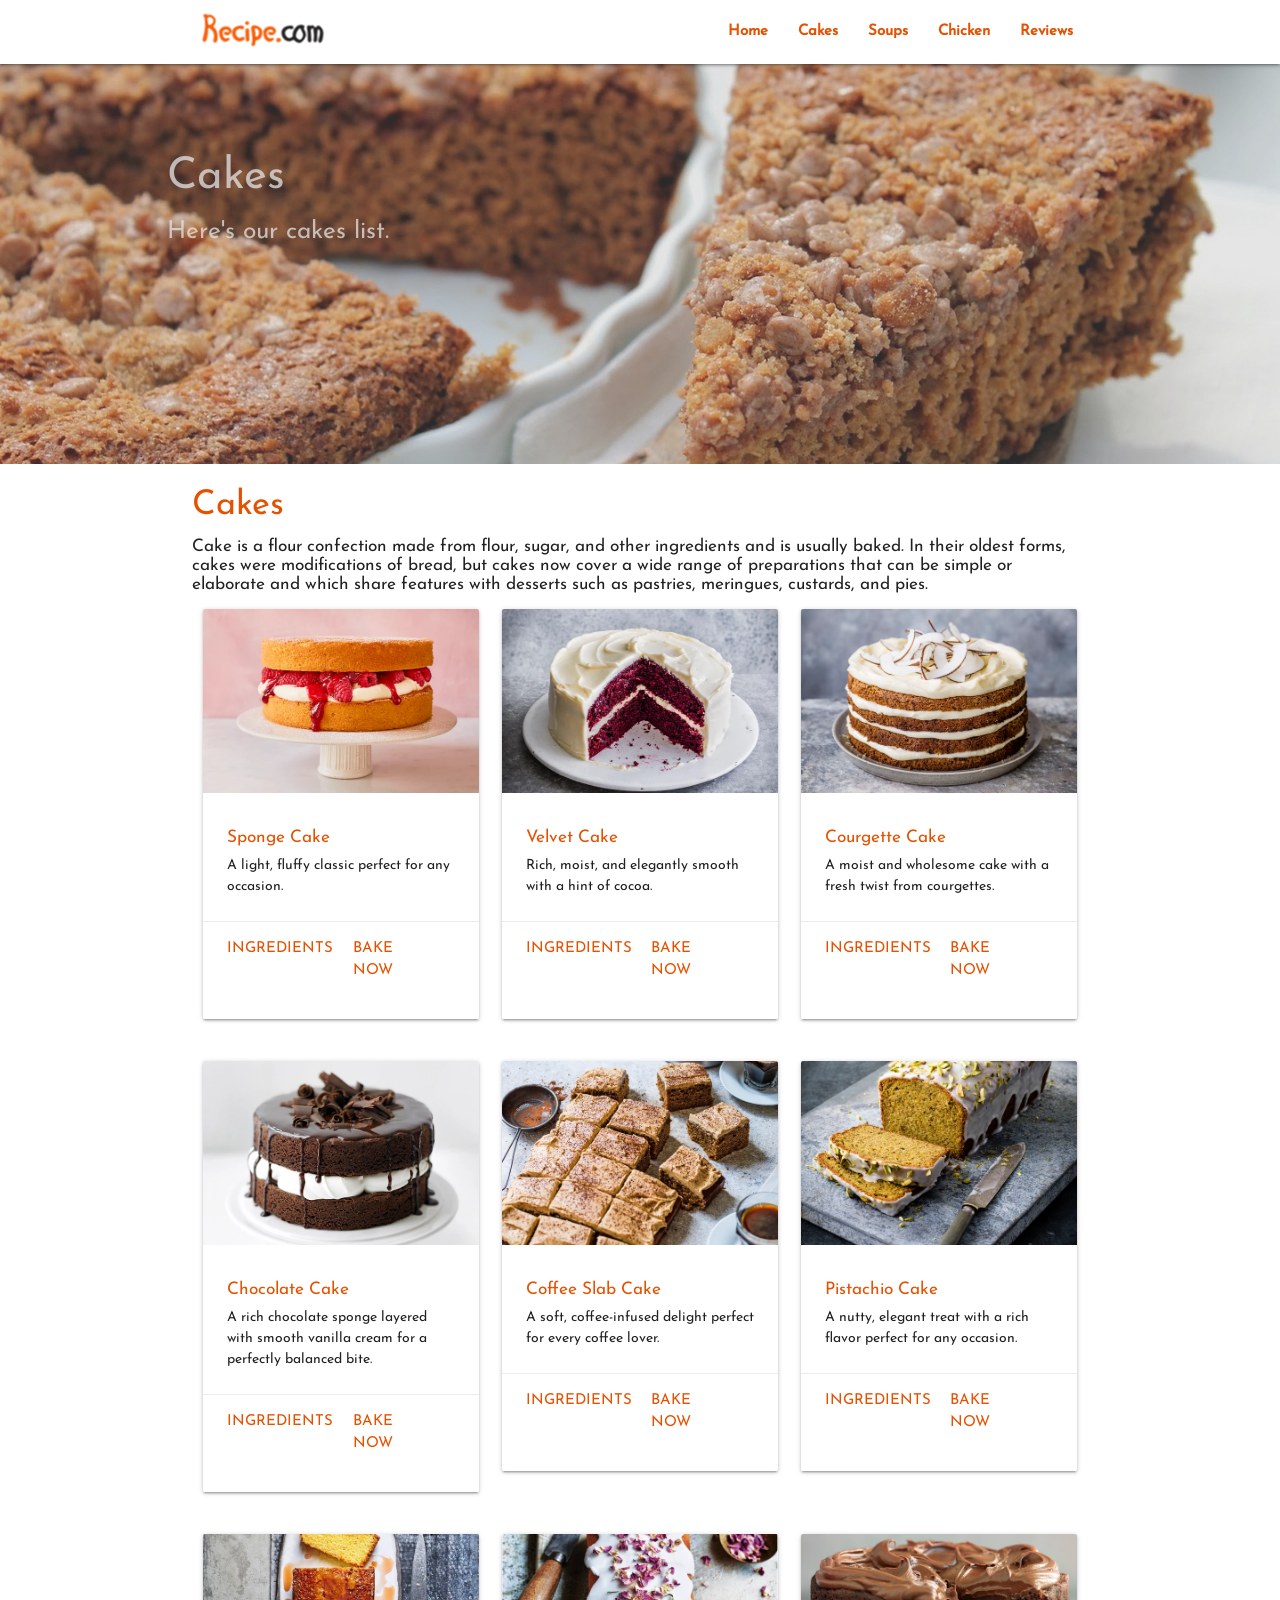
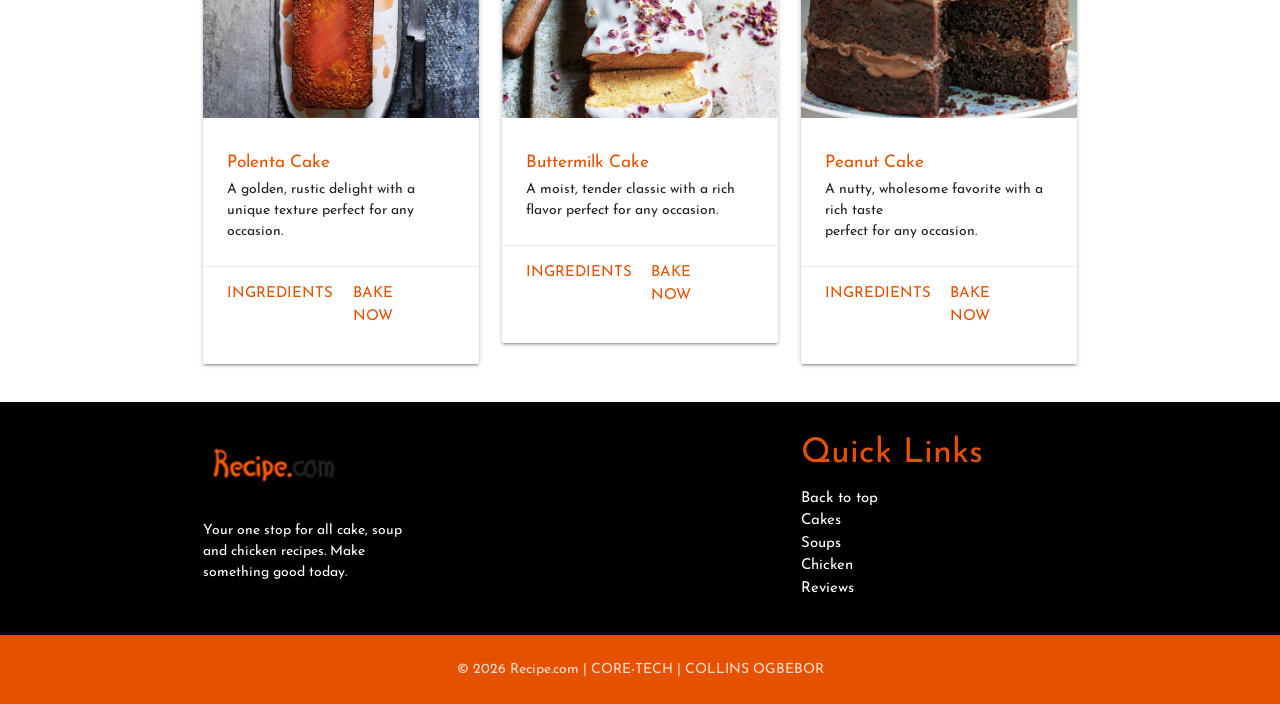
==== cakes.html @ 687ab7d7 "cakes.html added with cake recipes and layout" ====
<!DOCTYPE html>
<html lang="en">
<head>
    <meta charset="UTF-8">
    <meta name="viewport" content="width=device-width, initial-scale=1.0">
    <link rel="stylesheet" href="css/materialize.css">
    <link rel="stylesheet" href="css/styles.css">
    <link href="https://fonts.googleapis.com/icon?family=Material+Icons" rel="stylesheet">
    <link rel="shortcut icon" href="img/rcon.png" type="image/x-icon">
    <title>Cakes</title>
    <style>
        @font-face {
            font-family: 'JosefinSans-Regular';
            src: url('/fonts/static/JosefinSans-Regular.ttf');
        }

        *{
            font-family: 'JosefinSans-Regular';
        }

        p{
            font-size: 14px;
        }

        span{
            font-size: 11px;
        }
    </style>
</head>
<body>
    <header>
        <div class="navbar-fixed">
            <nav class="white">
                <div class="nav-wrapper container">
                    <a href="#" class="brand-logo left hide-on-med-and-down">
                        <img src="img/logo.png" class="responsive-img" alt="">
                    </a>

                    <a href="#" class="brand-logo center hide-on-large-only hide-on-extra-large-only">
                        <img src="img/logo.png" class="responsive-img" alt="">
                    </a>

                    <a href="#menu" class="sidenav-trigger">
                        <i class="material-icons orange-text text-darken-4">menu</i>
                    </a>

                    <ul class="right hide-on-med-and-down">
                        <li><a href="index.html" class="orange-text text-darken-4 bold">Home</a></li>
                        <li><a href="cakes.html" class="orange-text text-darken-4 bold">Cakes</a></li>
                        <li><a href="soups.html" class="orange-text text-darken-4 bold">Soups</a></li>
                        <li><a href="chicken.html" class="orange-text text-darken-4 bold">Chicken</a></li>
                        <li><a href="index.html#reviews" class="orange-text text-darken-4 bold">Reviews</a></li>
                    </ul>

                    <ul class="sidenav" id="menu">
                        <li><a href="index.html" class="orange-text text-darken-4 bold">Home</a></li>
                        <li><a href="cakes.html" class="orange-text text-darken-4 bold">Cakes</a></li>
                        <li><a href="soups.html" class="orange-text text-darken-4 bold">Soups</a></li>
                        <li><a href="chicken.html" class="orange-text text-darken-4 bold">Chicken</a></li>
                        <li><a href="#reviews" class="orange-text text-darken-4 bold">Reviews</a></li>
                    </ul>
                </div>
            </nav>
        </div>

        <div class="slider scrollspy" id="cake-top">
            <ul class="slides">
                <li>
                    <img src="img/cake.jpg" alt="" class="responsive-img">
                    <div class="caption left-align">
                        <h3>Cakes</h3>
                        <h5 class="white-text">Here's our cakes list.</h5>
                    </div>
                </li>
            </ul>
        </div>
    </header>
    
    <main>
        <div class="container">
            <h4 class="orange-text text-darken-4">Cakes</h4>
            <h6>Cake is a flour confection made from flour, sugar, and other ingredients and is usually baked. In their oldest forms, cakes were modifications of bread, but cakes now cover a wide range of preparations that can be simple or elaborate and which share features with desserts such as pastries, meringues, custards, and pies.</h6>

            <div class="row">
                <div class="col s12 m4 l4">
                    <div class="card">
                        <div class="card-image">
                        <img class="responsive-img" src="img/sponge_cake.webp" alt="">
                    </div>

                    <div class="card-content">
                        <h6 class="orange-text text-darken-4">Sponge Cake</h6>
                        <p>A light, fluffy classic perfect for any <br> occasion.</p>
                    </div>

                    <div class="card-action">
                        <div class="row">
                            <div class="col s6 m12 l6">
                                <a href="#sponge_ingredients" class="modal-trigger orange-text text-darken-4">INGREDIENTS</a>
                                <div class="modal" id="sponge_ingredients">
                                    <p></p>
                                    <h6 class="orange-text text-darken-4 pad">Ingredients</h6>
                                    <ul class="pad">
                                        <li>Flour</li>
                                        <li>Sugar</li>
                                        <li>Eggs</li>
                                        <li>Baking Powder</li>
                                        <li>Butter</li>
                                    </ul>
                                    <p></p>
                                </div>
                            </div>

                            <div class="col s6 m12 l6">
                                <a href="https://www.youtube.com/results?search_query=how+to+bake+a+Sponge+Cake" class="orange-text text-darken-4" target="_blank">BAKE NOW</a>
                            </div>
                        </div>
                    </div>
                    </div>
                </div>

                <div class="col s12 m4 l4">
                    <div class="card">
                        <div class="card-image">
                        <img class="responsive-img" src="img/velvet_cake.webp" alt="">
                    </div>

                    <div class="card-content">
                        <h6 class="orange-text text-darken-4">Velvet Cake</h6>
                        <p>Rich, moist, and elegantly smooth with a hint of cocoa.</p>
                    </div>

                    <div class="card-action">
                        <div class="row">
                            <div class="col s6 m12 l6">
                                <a href="#velvet_ingredients" class="modal-trigger orange-text text-darken-4">INGREDIENTS</a>
                                <div class="modal" id="velvet_ingredients">
                                    <p></p>
                                    <h6 class="orange-text text-darken-4 pad">Ingredients</h6>
                                    <ul class="pad">
                                        <li>Flour</li>
                                        <li>Cocoa Powder</li>
                                        <li>Sugar</li>
                                        <li>Red Food Coloring</li>
                                        <li>Vegetable Oil</li>
                                    </ul>
                                    <p></p>
                                </div>
                            </div>

                            <div class="col s6 m12 l6">
                                <a href="https://www.youtube.com/results?search_query=how+to+bake+a+Velvet+Cake" class="orange-text text-darken-4" target="_blank">BAKE NOW</a>
                            </div>
                        </div>
                    </div>
                    </div>
                </div>

                <div class="col s12 m4 l4">
                    <div class="card">
                        <div class="card-image">
                        <img class="responsive-img" src="img/courgette_cake.webp" alt="">
                    </div>

                    <div class="card-content">
                        <h6 class="orange-text text-darken-4">Courgette Cake</h6>
                        <p>A moist and wholesome cake with a fresh twist from courgettes.</p>
                    </div>

                    <div class="card-action">
                        <div class="row">
                            <div class="col s6 m12 l6">
                                <a href="#courgette_ingredients" class="modal-trigger orange-text text-darken-4">INGREDIENTS</a>
                                <div class="modal" id="courgette_ingredients">
                                    <p></p>
                                    <h6 class="orange-text text-darken-4 pad">Ingredients</h6>
                                    <ul class="pad">
                                        <li>Flour</li>
                                        <li>Courgette(zucchini)</li>
                                        <li>Eggs</li>
                                        <li>Vegetable Oil</li>
                                        <li>Sugar</li>
                                    </ul>
                                    <p></p>
                                </div>
                            </div>

                            <div class="col s6 m12 l6">
                                <a href="https://www.youtube.com/results?search_query=how+to+bake+a+Courgette+Cake" class="orange-text text-darken-4" target="_blank">BAKE NOW</a>
                            </div>
                        </div>
                    </div>
                    </div>
                </div>
            </div>

            <div class="row">
                <div class="col s12 m4 l4">
                    <div class="card">
                        <div class="card-image">
                        <img class="responsive-img" src="img/chocolate_2.webp" alt="">
                    </div>

                    <div class="card-content">
                        <h6 class="orange-text text-darken-4">Chocolate Cake</h6>
                        <p>A rich chocolate sponge layered with smooth vanilla cream for a perfectly balanced bite.</p>
                    </div>

                    <div class="card-action">
                        <div class="row">
                            <div class="col s6 m12 l6">
                                <a href="#choco_ingredients" class="modal-trigger orange-text text-darken-4">INGREDIENTS</a>
                                <div class="modal" id="choco_ingredients">
                                    <p></p>
                                    <h6 class="orange-text text-darken-4 pad">Ingredients</h6>
                                    <ul class="pad">
                                        <li>Flour</li>
                                        <li>Sugar</li>
                                        <li>Eggs</li>
                                        <li>Cocoa Powder</li>
                                        <li>Vanilla cream filling</li>
                                    </ul>
                                    <p></p>
                                </div>
                            </div>

                            <div class="col s6 m12 l6">
                                <a href="https://www.youtube.com/results?search_query=how+to+bake+a+Chocolate+Cake+with+vanilla+cream+filling" class="orange-text text-darken-4" target="_blank">BAKE NOW</a>
                            </div>
                        </div>
                    </div>
                    </div>
                </div>

                <div class="col s12 m4 l4">
                    <div class="card">
                        <div class="card-image">
                        <img class="responsive-img" src="img/coffeeslab_cake.webp" alt="">
                    </div>

                    <div class="card-content">
                        <h6 class="orange-text text-darken-4">Coffee Slab Cake</h6>
                        <p>A soft, coffee-infused delight perfect for every coffee lover.</p>
                    </div>

                    <div class="card-action">
                        <div class="row">
                            <div class="col s6 m12 l6">
                                <a href="#coffee_ingredients" class="modal-trigger orange-text text-darken-4">INGREDIENTS</a>
                                <div class="modal" id="coffee_ingredients">
                                    <p></p>
                                    <h6 class="orange-text text-darken-4 pad">Ingredients</h6>
                                    <ul class="pad">
                                        <li>Flour</li>
                                        <li>Coffee</li>
                                        <li>Sugar</li>
                                        <li>Eggs</li>
                                        <li>Butter</li>
                                    </ul>
                                    <p></p>
                                </div>
                            </div>

                            <div class="col s6 m12 l6">
                                <a href="https://www.youtube.com/results?search_query=how+to+bake+a+Coffee+Slab+Cake" class="orange-text text-darken-4" target="_blank">BAKE NOW</a>
                            </div>
                        </div>
                    </div>
                    </div>
                </div>

                <div class="col s12 m4 l4">
                    <div class="card">
                        <div class="card-image">
                        <img class="responsive-img" src="img/pistachio_cake.webp" alt="">
                    </div>

                    <div class="card-content">
                        <h6 class="orange-text text-darken-4">Pistachio Cake</h6>
                        <p>A nutty, elegant treat with a rich flavor perfect for any occasion.</p>
                    </div>

                    <div class="card-action">
                        <div class="row">
                            <div class="col s6 m12 l6">
                                <a href="#pistachio_ingredients" class="modal-trigger orange-text text-darken-4">INGREDIENTS</a>
                                <div class="modal" id="pistachio_ingredients">
                                    <p></p>
                                    <h6 class="orange-text text-darken-4 pad">Ingredients</h6>
                                    <ul class="pad">
                                        <li>Flour</li>
                                        <li>Pistachios</li>
                                        <li>Eggs</li>
                                        <li>Butter</li>
                                        <li>Sugar</li>
                                    </ul>
                                    <p></p>
                                </div>
                            </div>

                            <div class="col s6 m12 l6">
                                <a href="https://www.youtube.com/results?search_query=how+to+bake+a+Pistachio+Cake" class="orange-text text-darken-4" target="_blank">BAKE NOW</a>
                            </div>
                        </div>
                    </div>
                    </div>
                </div>
            </div>

            <div class="row">
                <div class="col s12 m4 l4">
                    <div class="card">
                        <div class="card-image">
                        <img class="responsive-img" src="img/polenta_cake.webp" alt="">
                    </div>

                    <div class="card-content">
                        <h6 class="orange-text text-darken-4">Polenta Cake</h6>
                        <p>A golden, rustic delight with a unique texture perfect for any occasion.</p>
                    </div>

                    <div class="card-action">
                        <div class="row">
                            <div class="col s6 m12 l6">
                                <a href="#polenta_ingredients" class="modal-trigger orange-text text-darken-4">INGREDIENTS</a>
                                <div class="modal" id="polenta_ingredients">
                                    <p></p>
                                    <h6 class="orange-text text-darken-4 pad">Ingredients</h6>
                                    <ul class="pad">
                                        <li>Almond flour</li>
                                        <li>Sugar</li>
                                        <li>Eggs</li>
                                        <li>Polenta (cornmeal)</li>
                                        <li>Butter</li>
                                    </ul>
                                    <p></p>
                                </div>
                            </div>

                            <div class="col s6 m12 l6">
                                <a href="https://www.youtube.com/results?search_query=how+to+bake+a+Polenta+Cake" class="orange-text text-darken-4" target="_blank">BAKE NOW</a>
                            </div>
                        </div>
                    </div>
                    </div>
                </div>

                <div class="col s12 m4 l4">
                    <div class="card">
                        <div class="card-image">
                        <img class="responsive-img" src="img/buttermilk_cake.webp" alt="">
                    </div>

                    <div class="card-content">
                        <h6 class="orange-text text-darken-4">Buttermilk Cake</h6>
                        <p>A moist, tender classic with a rich flavor perfect for any occasion.</p>
                    </div>

                    <div class="card-action">
                        <div class="row">
                            <div class="col s6 m12 l6">
                                <a href="#buttermilk_ingredients" class="modal-trigger orange-text text-darken-4">INGREDIENTS</a>
                                <div class="modal" id="buttermilk_ingredients">
                                    <p></p>
                                    <h6 class="orange-text text-darken-4 pad">Ingredients</h6>
                                    <ul class="pad">
                                        <li>Flour</li>
                                        <li>Buttermilk</li>
                                        <li>Sugar</li>
                                        <li>Eggs</li>
                                        <li>Butter</li>
                                    </ul>
                                    <p></p>
                                </div>
                            </div>

                            <div class="col s6 m12 l6">
                                <a href="https://www.youtube.com/results?search_query=how+to+bake+a+Buttermilk+Cake" class="orange-text text-darken-4" target="_blank">BAKE NOW</a>
                            </div>
                        </div>
                    </div>
                    </div>
                </div>

                <div class="col s12 m4 l4">
                    <div class="card">
                        <div class="card-image">
                        <img class="responsive-img" src="img/chocolate_1.webp" alt="">
                    </div>

                    <div class="card-content">
                        <h6 class="orange-text text-darken-4">Peanut Cake</h6>
                        <p>A nutty, wholesome favorite with a rich taste <br> perfect for any occasion.</p>
                    </div>

                    <div class="card-action">
                        <div class="row">
                            <div class="col s6 m12 l6">
                                <a href="#peanut_ingredients" class="modal-trigger orange-text text-darken-4">INGREDIENTS</a>
                                <div class="modal" id="peanut_ingredients">
                                    <p></p>
                                    <h6 class="orange-text text-darken-4 pad">Ingredients</h6>
                                    <ul class="pad">
                                        <li>Flour</li>
                                        <li>Peanuts</li>
                                        <li>Eggs</li>
                                        <li>Butter</li>
                                        <li>Sugar</li>
                                    </ul>
                                    <p></p>
                                </div>
                            </div>

                            <div class="col s6 m12 l6">
                                <a href="https://www.youtube.com/results?search_query=how+to+bake+a+Peanut+Cake" class="orange-text text-darken-4" target="_blank">BAKE NOW</a>
                            </div>
                        </div>
                    </div>
                    </div>
                </div>
            </div>

            <div>
                <h4></h4>
            </div>
        </div>
    </main>

    <footer class="page-footer black" >
            <div class="container">
                <div class="row">
                    <div class="col s12 m3 l3">
                        <h4><img src="img/logo.png" alt=""></h4>
                        <p>Your one stop for all cake, soup and chicken recipes. Make something good today.</p>
                    </div>
                    <div class="col s12 m5 l5"></div>
                    <div class="col s12 m3 l3">
                        <h4 class="orange-text text-darken-4">Quick Links</h4>
                        <ul>
                            <li><a href="#cake-top" class="white-text">Back to top</a></li>
                            <li><a href="cakes.html" class="white-text">Cakes</a></li>
                            <li><a href="soups.html" class="white-text">Soups</a></li>
                            <li><a href="chicken.html" class="white-text">Chicken</a></li>
                            <li><a href="index.html#reviews" class="white-text">Reviews</a></li>
                        </ul>
                    </div>
                </div>
            </div>
        
        <div class="footer-copyright orange darken-4">
            <div class="container center">
                <p>&copy; 2026 Recipe.com | CORE-TECH | COLLINS OGBEBOR</p>
            </div>
        </div>
    </footer>
</body>
<script src="js/JQuery.js"></script>
<script src="js/materialize.js"></script>
<script>
    $(document).ready(function(){
        $('.slider').slider(
            {
                height: 400,
                duration: 3000,
                interval: 3000,
                indicators: false
            }
        ),

        $('.modal').modal(),

        $('.scrollspy').scrollSpy()
    });
</script>
</html>
---- css/styles.css ----
.home-paragraph{
    font-size: 25px;
    text-align: justify;
}

.bold{
    font-weight: bold;
}

.italics{
    font-style: italic;
    font-size: 19px;
    opacity: 0.7;
}

.border-bottom{
    border-bottom: 1px solid rgb(222, 222, 222);
}

.pad{
    padding-left: 20px !important;
}

.padding{ 
    padding-bottom: 20px;
}

.start{
    height: 100px;
}
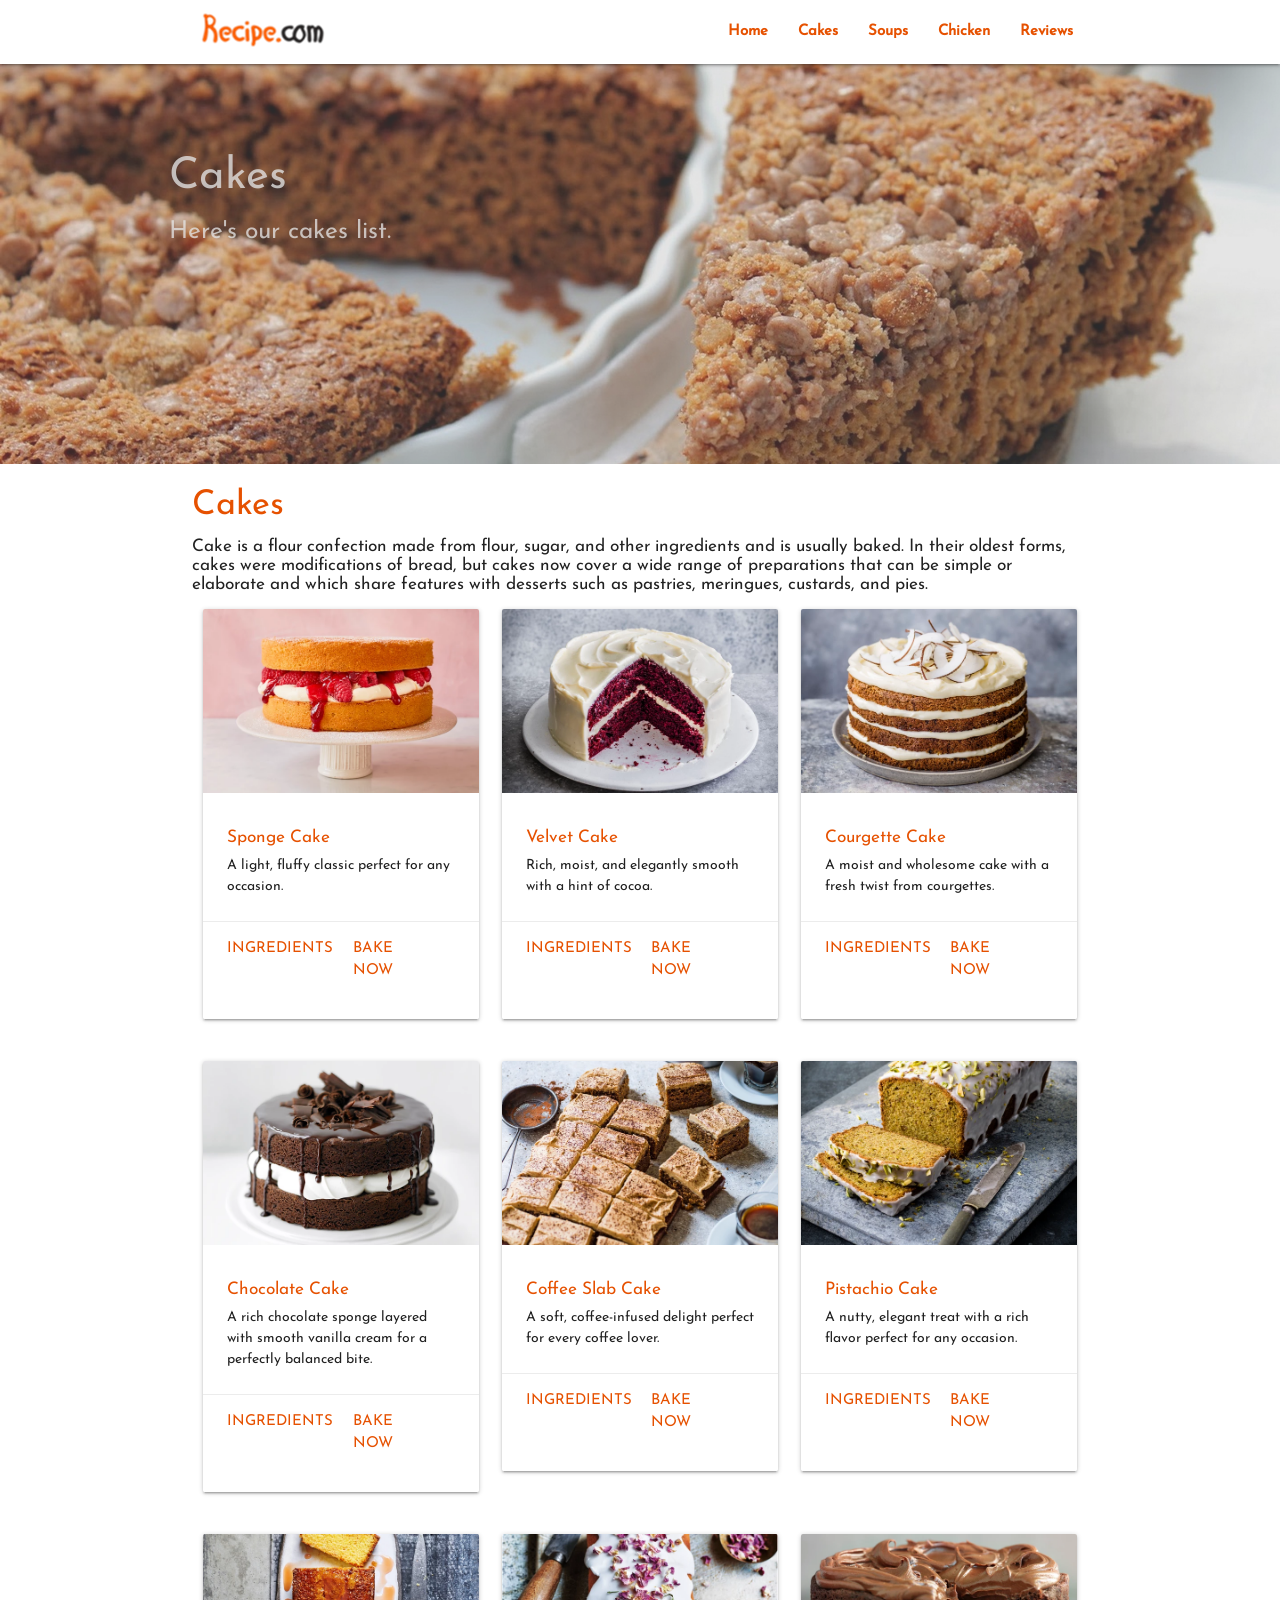
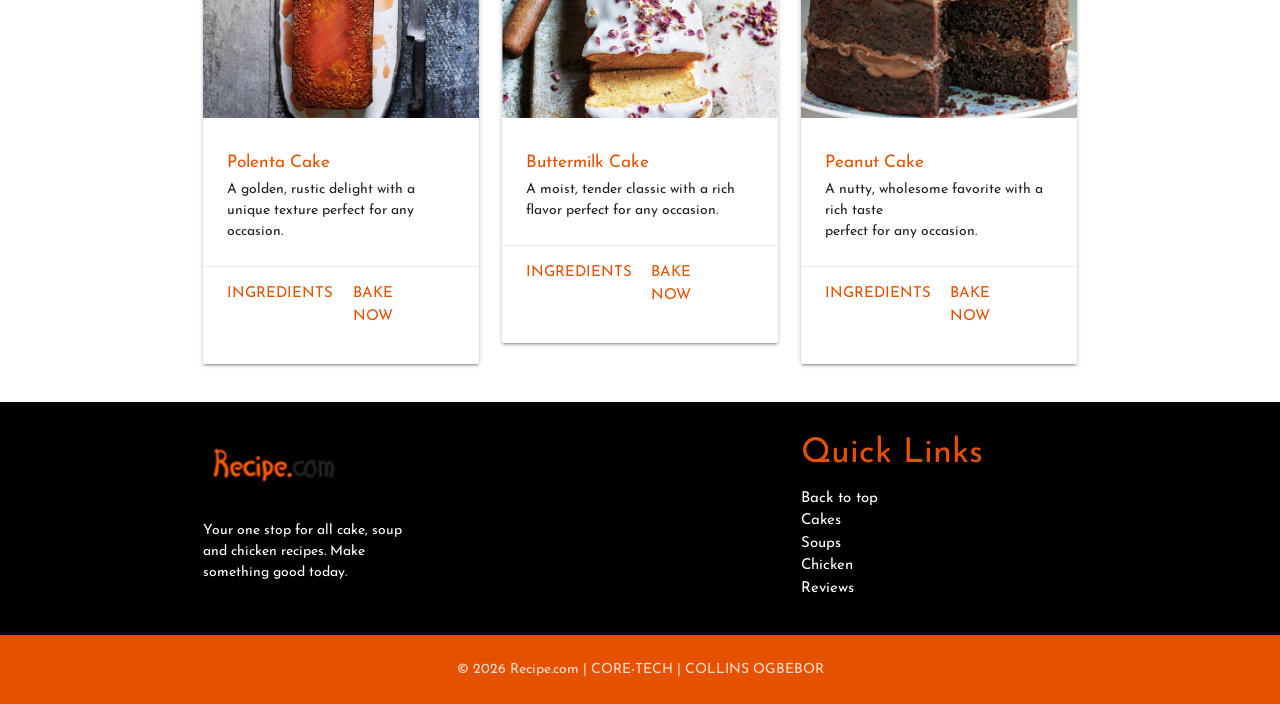
==== commit 9ed7fdbe: "Added sidenav initialization to all pages" ====
--- a/cakes.html
+++ b/cakes.html
@@ -469,6 +469,8 @@
 
         $('.modal').modal(),
 
+        $('.sidenav').sidenav(),
+
         $('.scrollspy').scrollSpy()
     });
 </script>
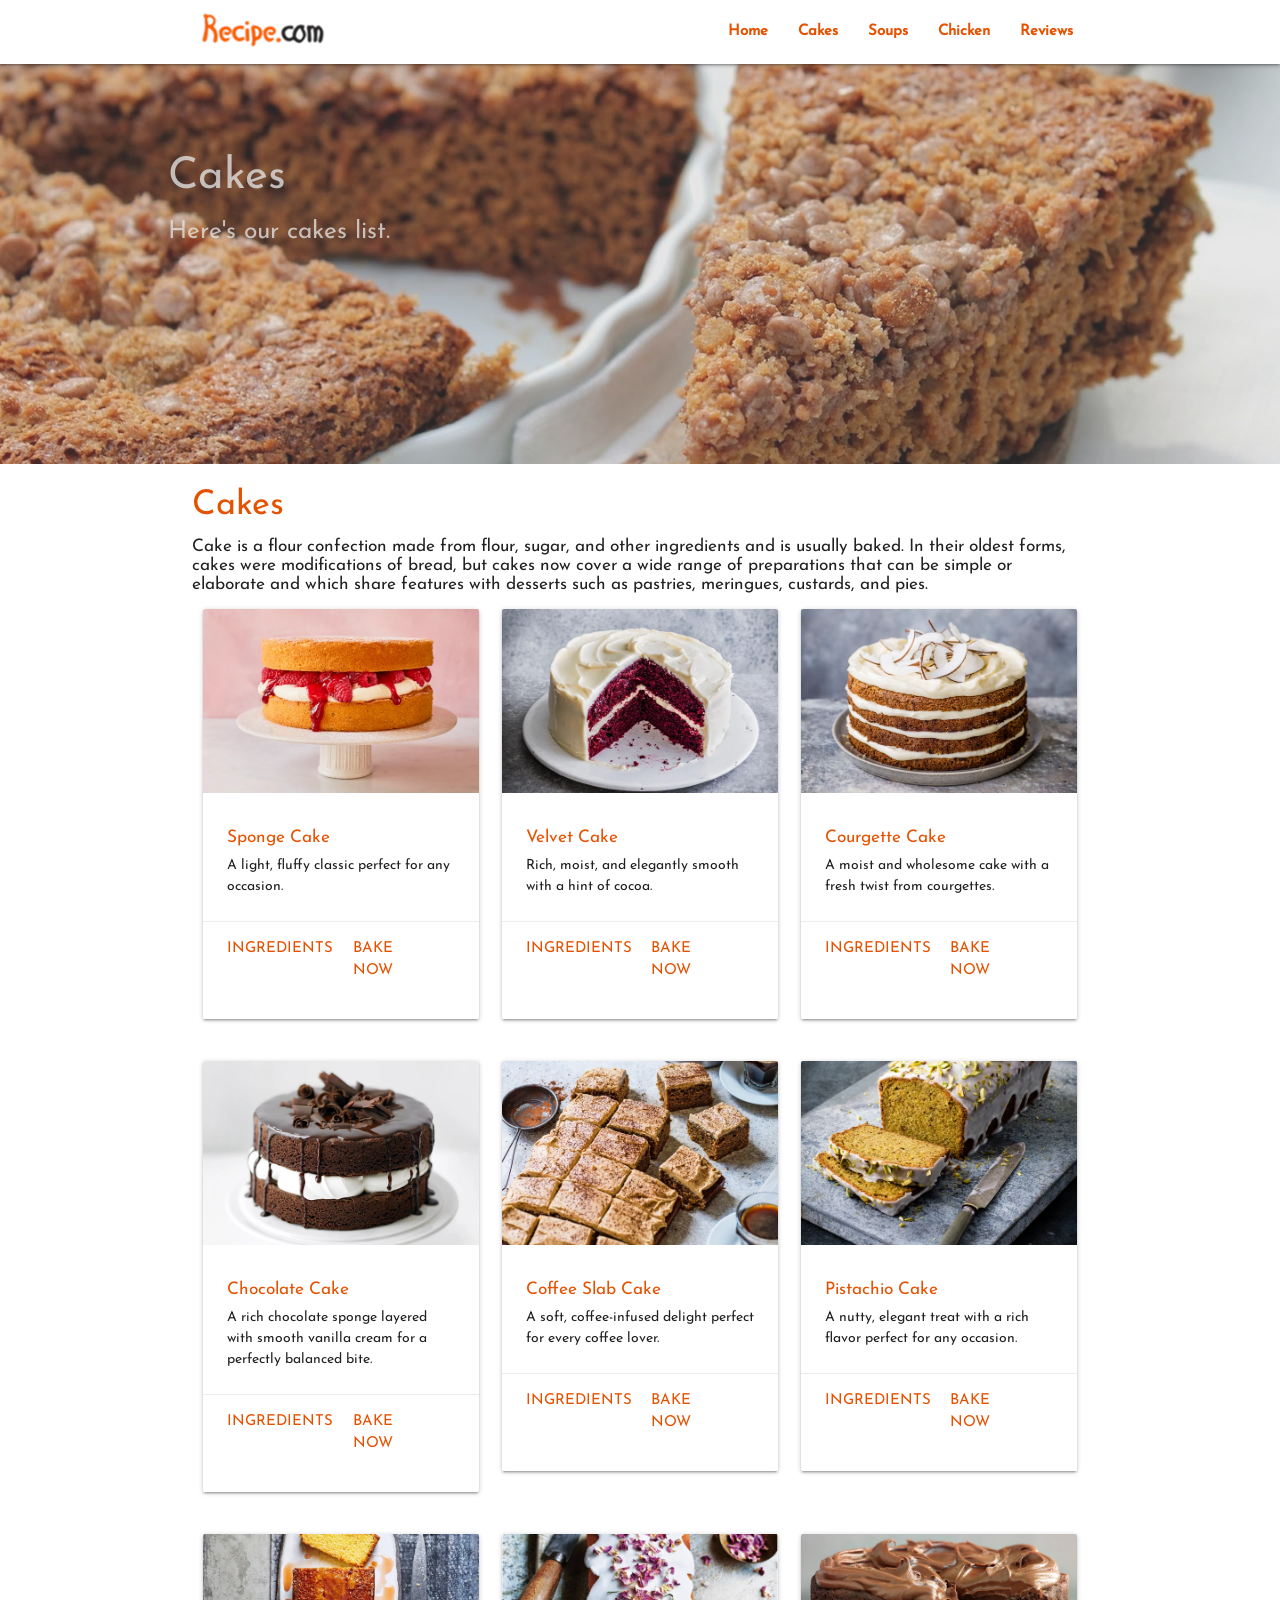
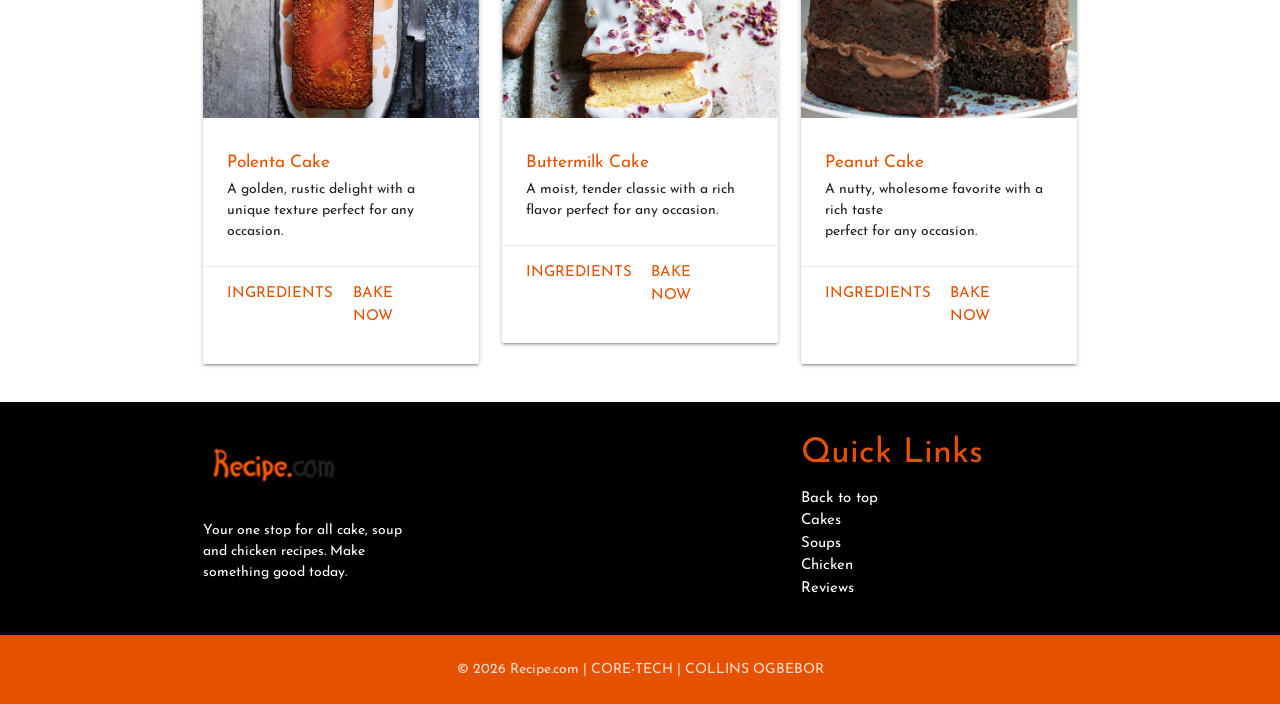
==== commit 24a1c4cc: "soups.html added with soup recipes and layout" ====
--- a/cakes.html
+++ b/cakes.html
@@ -57,7 +57,7 @@
                         <li><a href="cakes.html" class="orange-text text-darken-4 bold">Cakes</a></li>
                         <li><a href="soups.html" class="orange-text text-darken-4 bold">Soups</a></li>
                         <li><a href="chicken.html" class="orange-text text-darken-4 bold">Chicken</a></li>
-                        <li><a href="#reviews" class="orange-text text-darken-4 bold">Reviews</a></li>
+                        <li><a href="index.html#reviews" class="orange-text text-darken-4 bold">Reviews</a></li>
                     </ul>
                 </div>
             </nav>
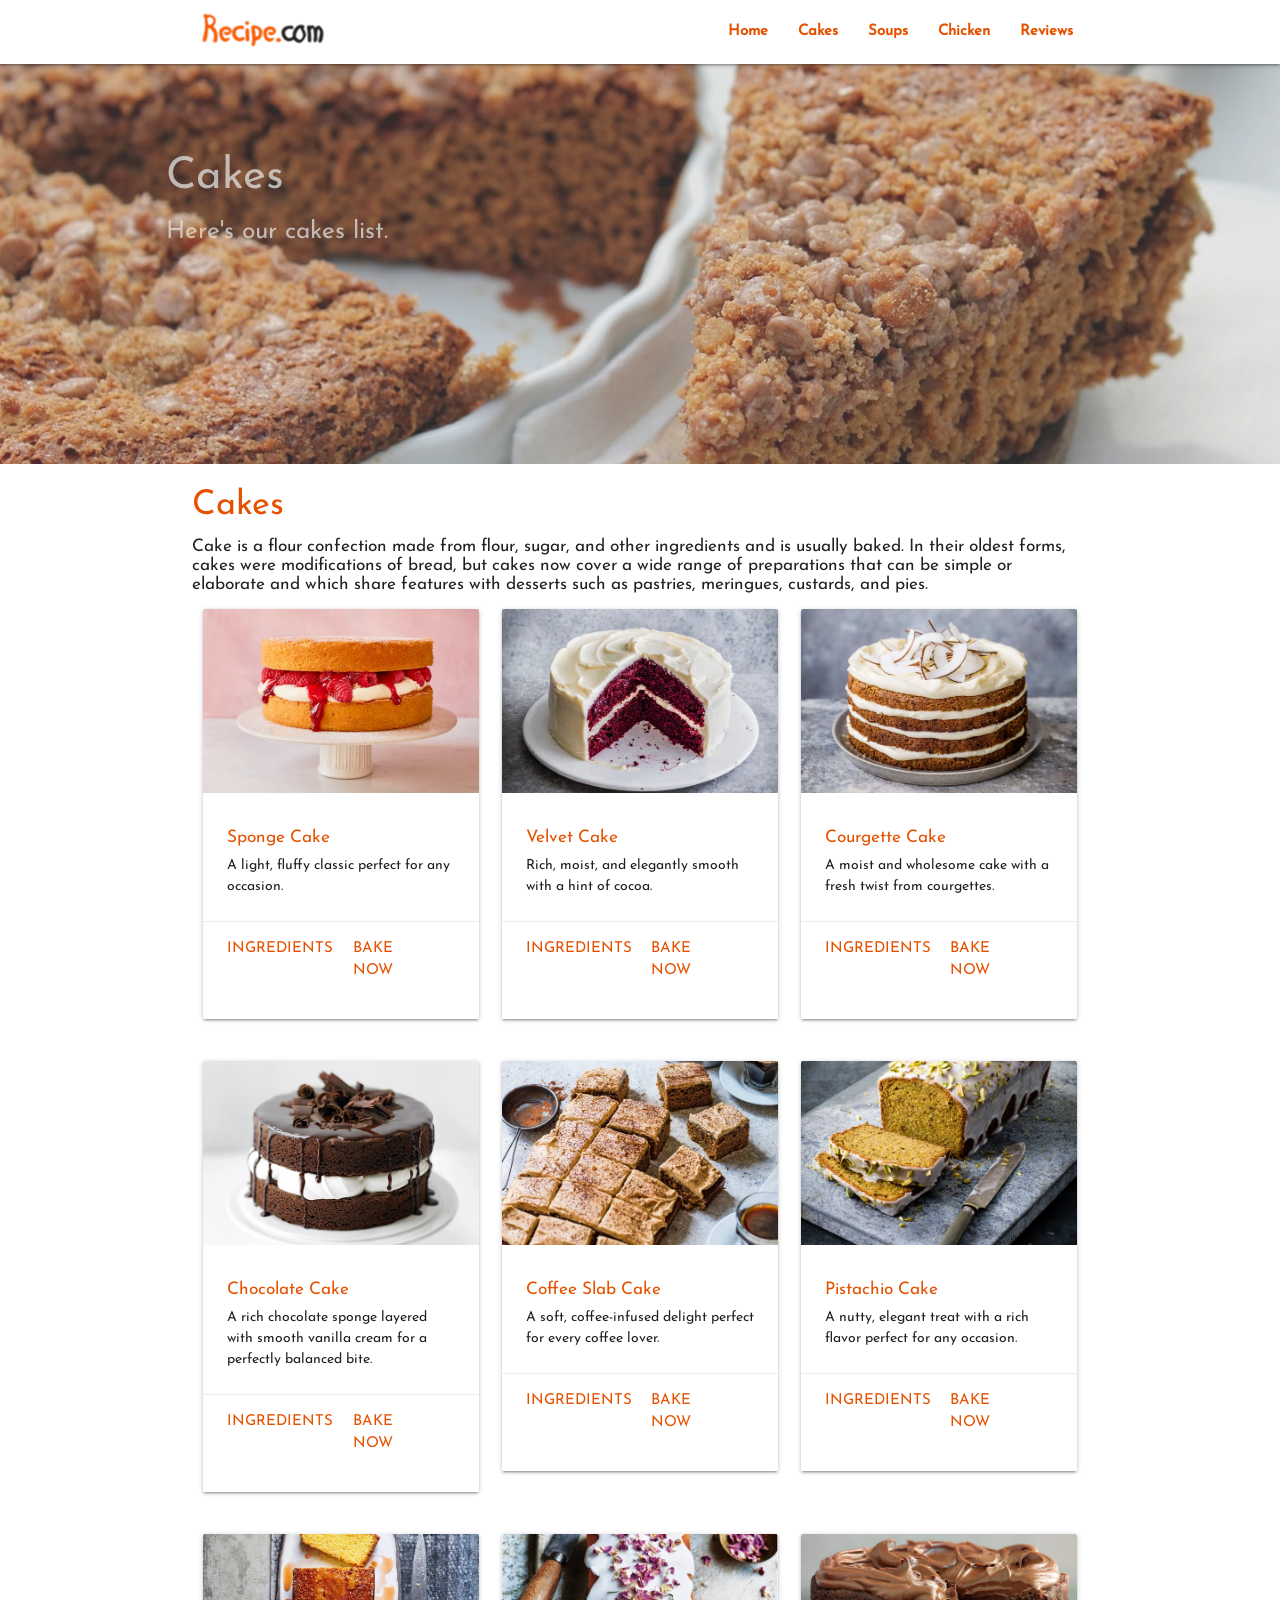
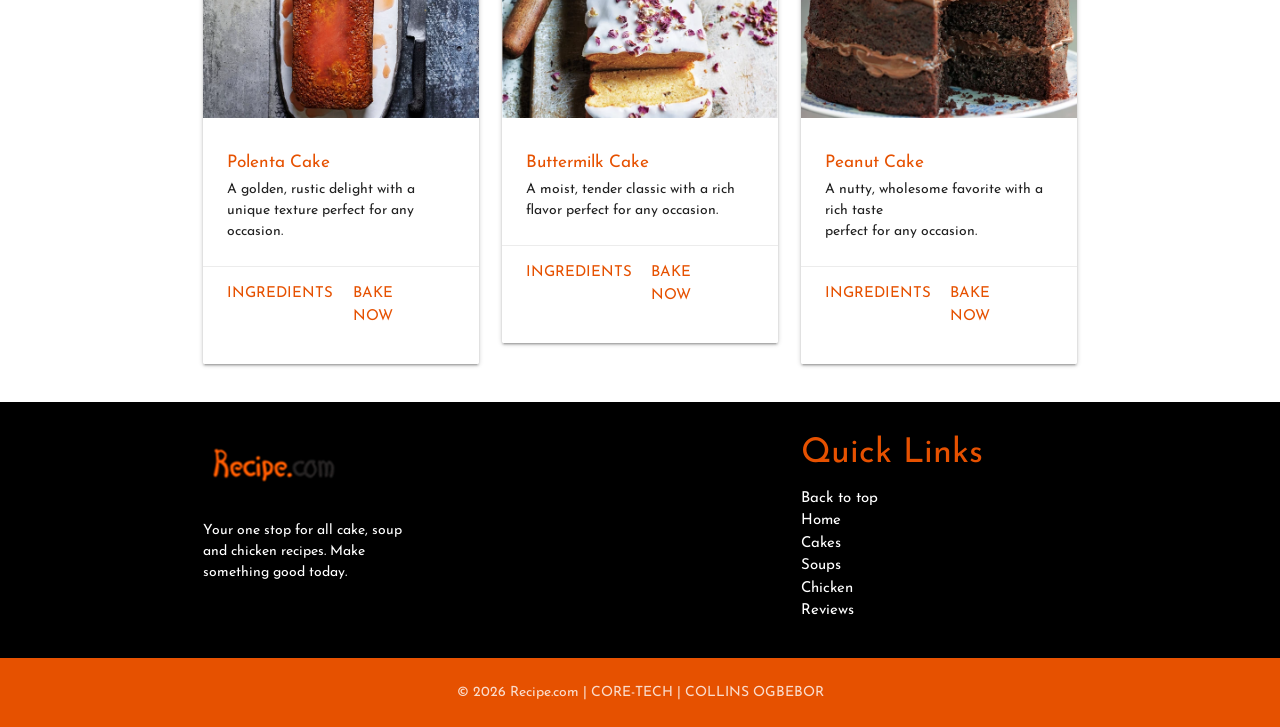
==== commit 142fdda1: "chicken.html added with soup recipes and layout" ====
--- a/cakes.html
+++ b/cakes.html
@@ -438,6 +438,7 @@
                         <h4 class="orange-text text-darken-4">Quick Links</h4>
                         <ul>
                             <li><a href="#cake-top" class="white-text">Back to top</a></li>
+                            <li><a href="index.html" class="white-text">Home</a></li>
                             <li><a href="cakes.html" class="white-text">Cakes</a></li>
                             <li><a href="soups.html" class="white-text">Soups</a></li>
                             <li><a href="chicken.html" class="white-text">Chicken</a></li>
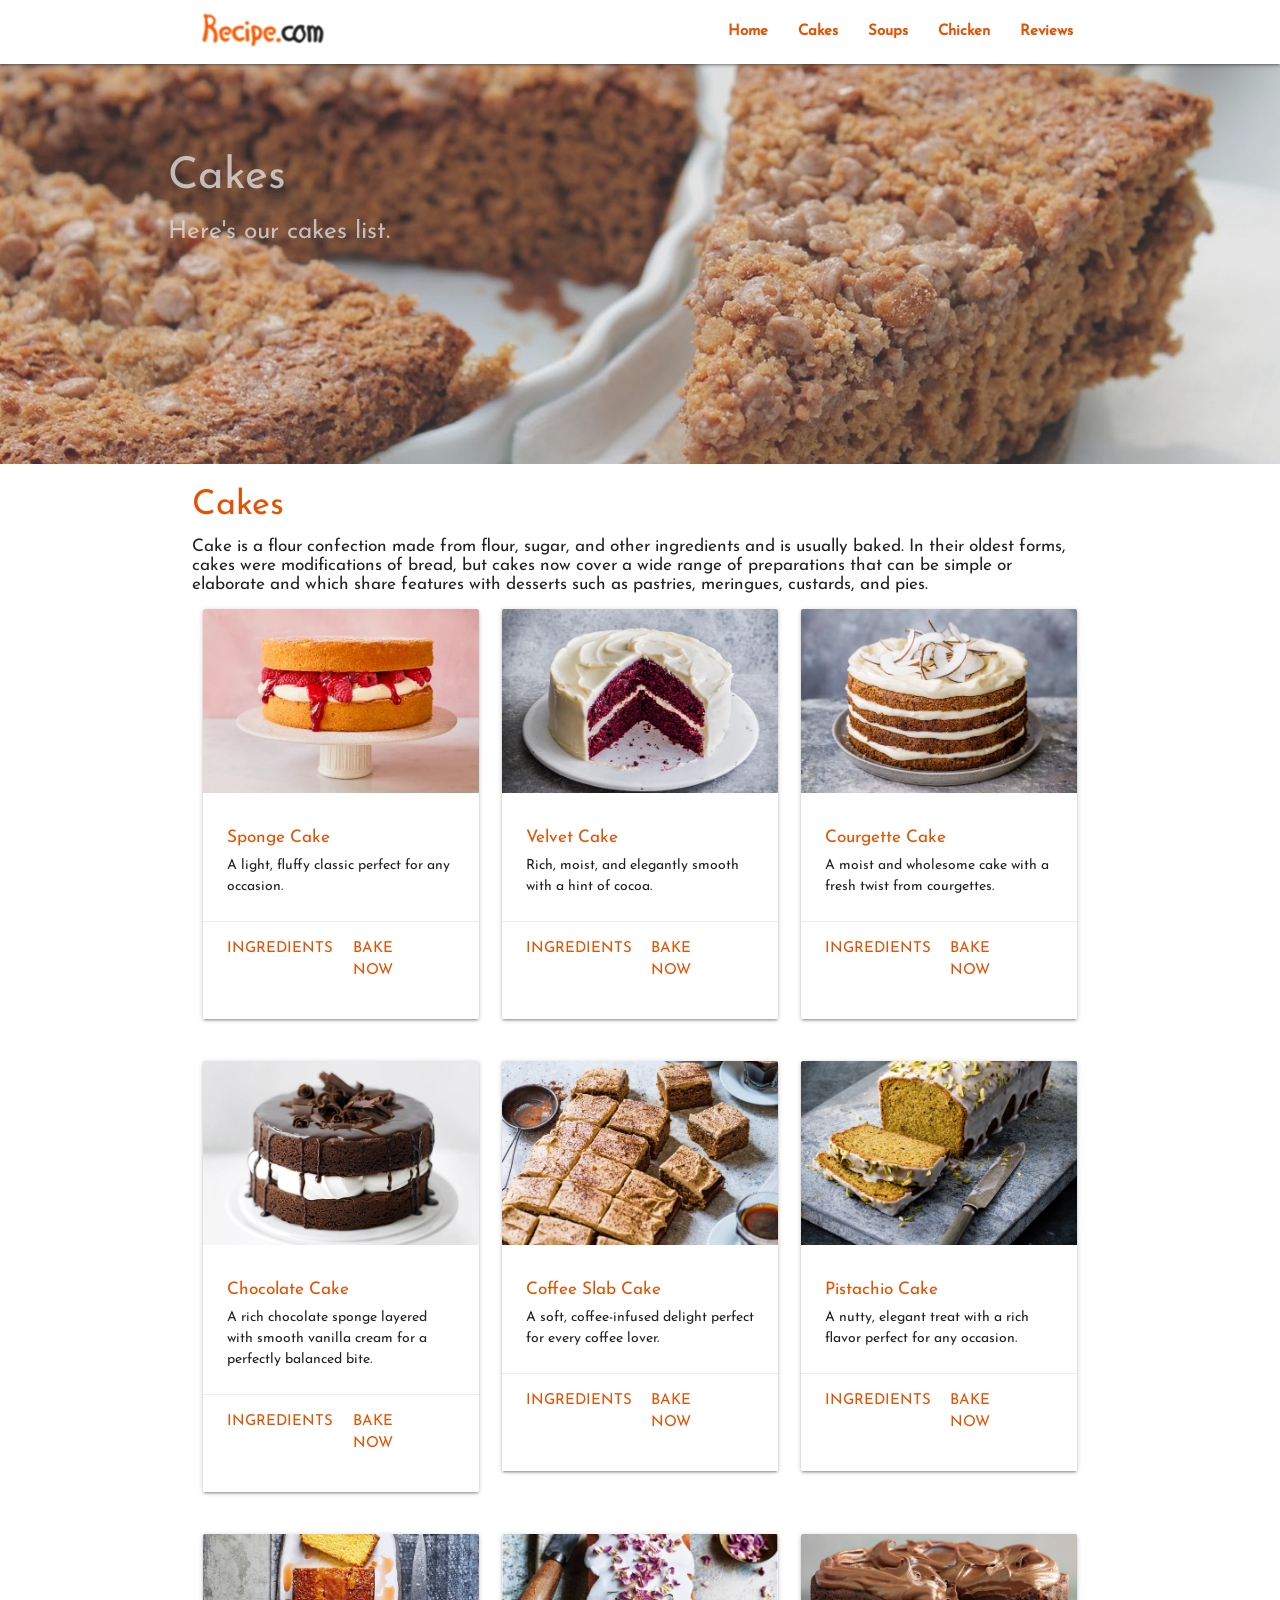
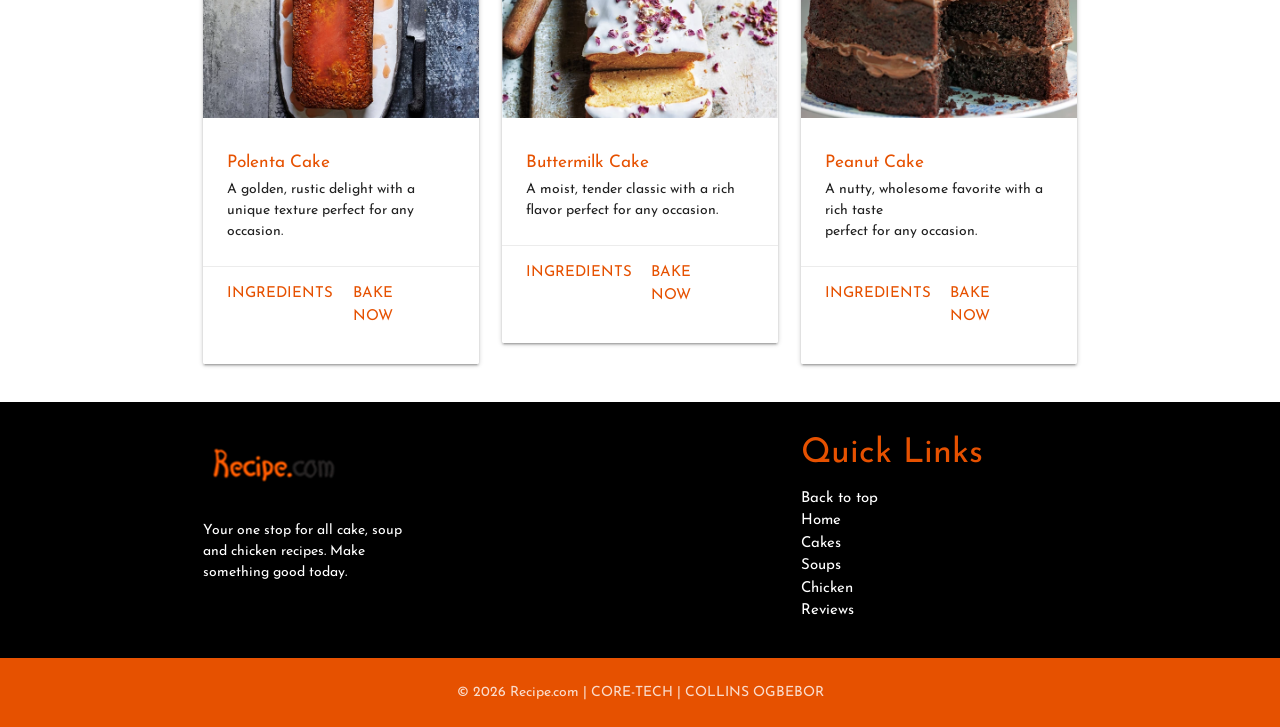
==== commit 5d6b61d6: "Menu bar navigation fixed" ====
--- a/cakes.html
+++ b/cakes.html
@@ -52,16 +52,16 @@
                         <li><a href="index.html#reviews" class="orange-text text-darken-4 bold">Reviews</a></li>
                     </ul>
 
-                    <ul class="sidenav" id="menu">
-                        <li><a href="index.html" class="orange-text text-darken-4 bold">Home</a></li>
-                        <li><a href="cakes.html" class="orange-text text-darken-4 bold">Cakes</a></li>
-                        <li><a href="soups.html" class="orange-text text-darken-4 bold">Soups</a></li>
-                        <li><a href="chicken.html" class="orange-text text-darken-4 bold">Chicken</a></li>
-                        <li><a href="index.html#reviews" class="orange-text text-darken-4 bold">Reviews</a></li>
-                    </ul>
                 </div>
             </nav>
         </div>
+        <ul class="sidenav" id="menu">
+            <li><a href="index.html" class="orange-text text-darken-4 bold">Home</a></li>
+            <li><a href="cakes.html" class="orange-text text-darken-4 bold">Cakes</a></li>
+            <li><a href="soups.html" class="orange-text text-darken-4 bold">Soups</a></li>
+            <li><a href="chicken.html" class="orange-text text-darken-4 bold">Chicken</a></li>
+            <li><a href="index.html#reviews" class="orange-text text-darken-4 bold">Reviews</a></li>
+        </ul>
 
         <div class="slider scrollspy" id="cake-top">
             <ul class="slides">
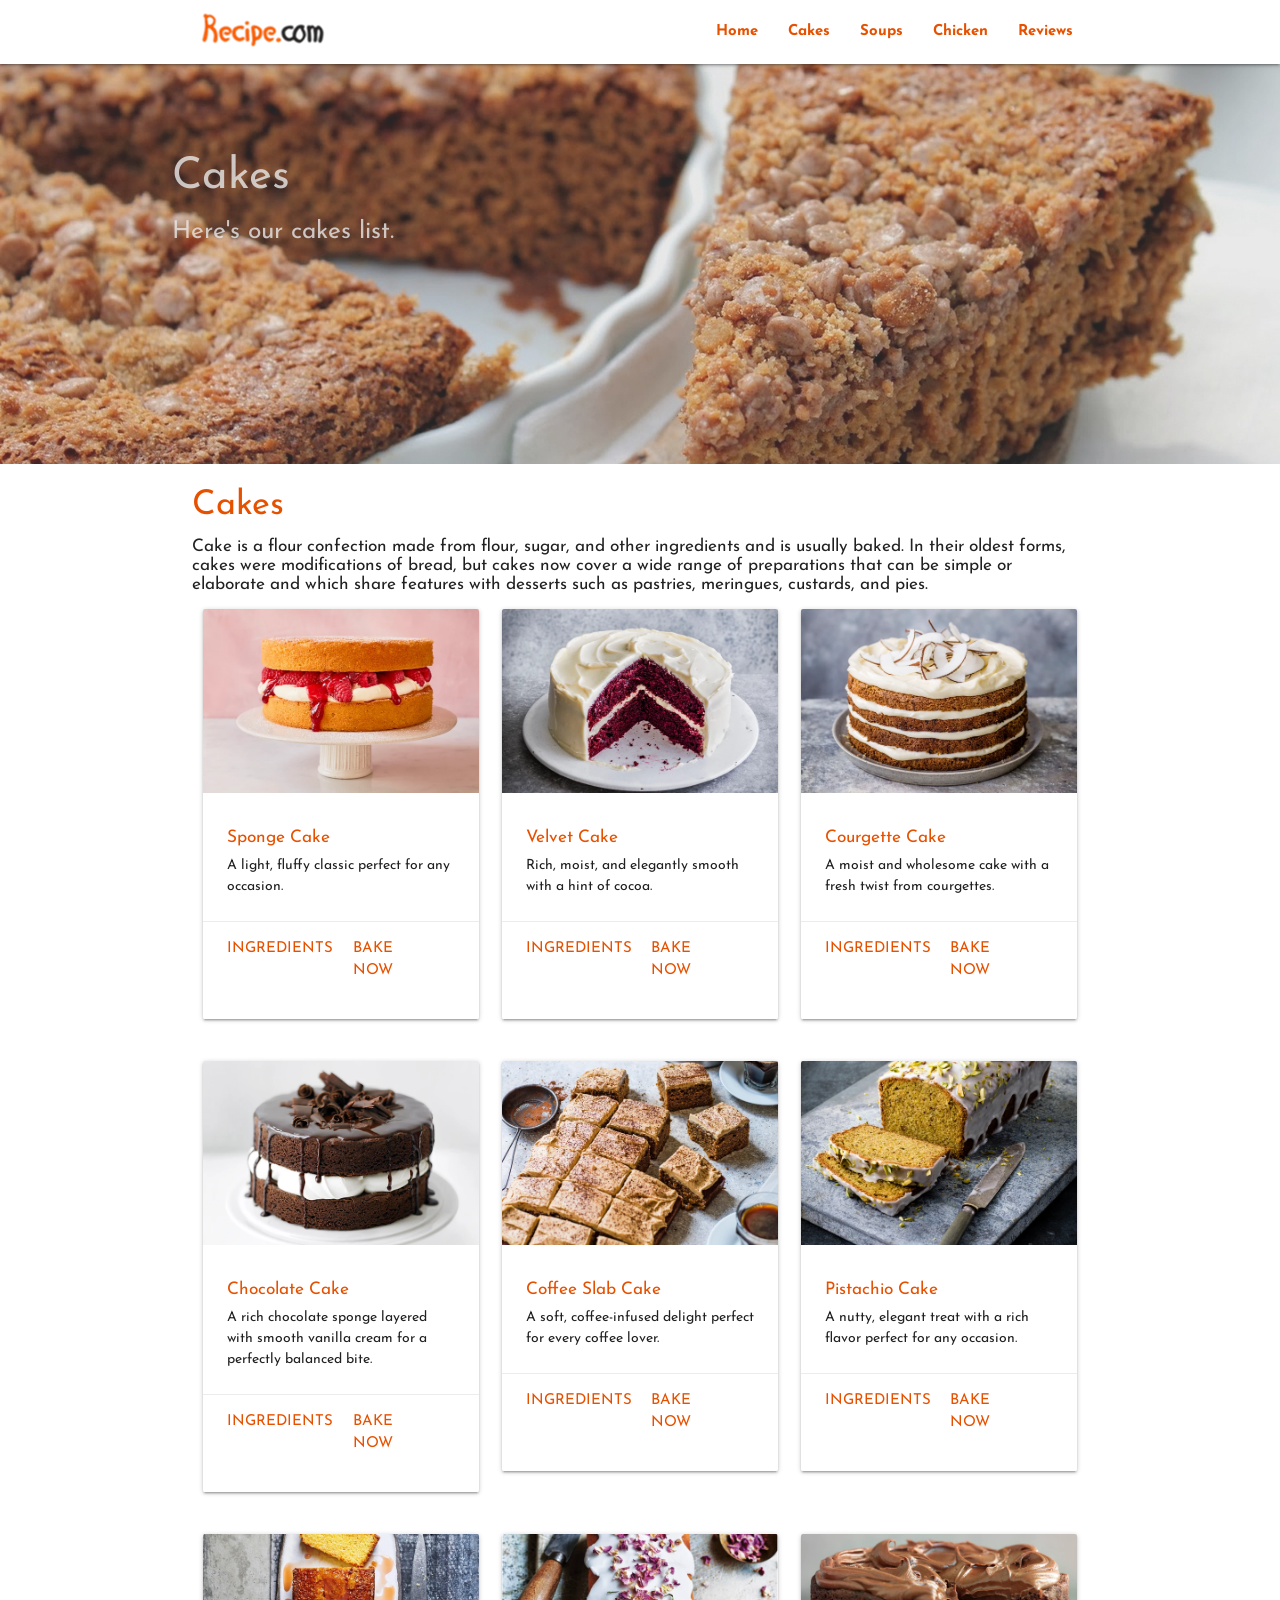
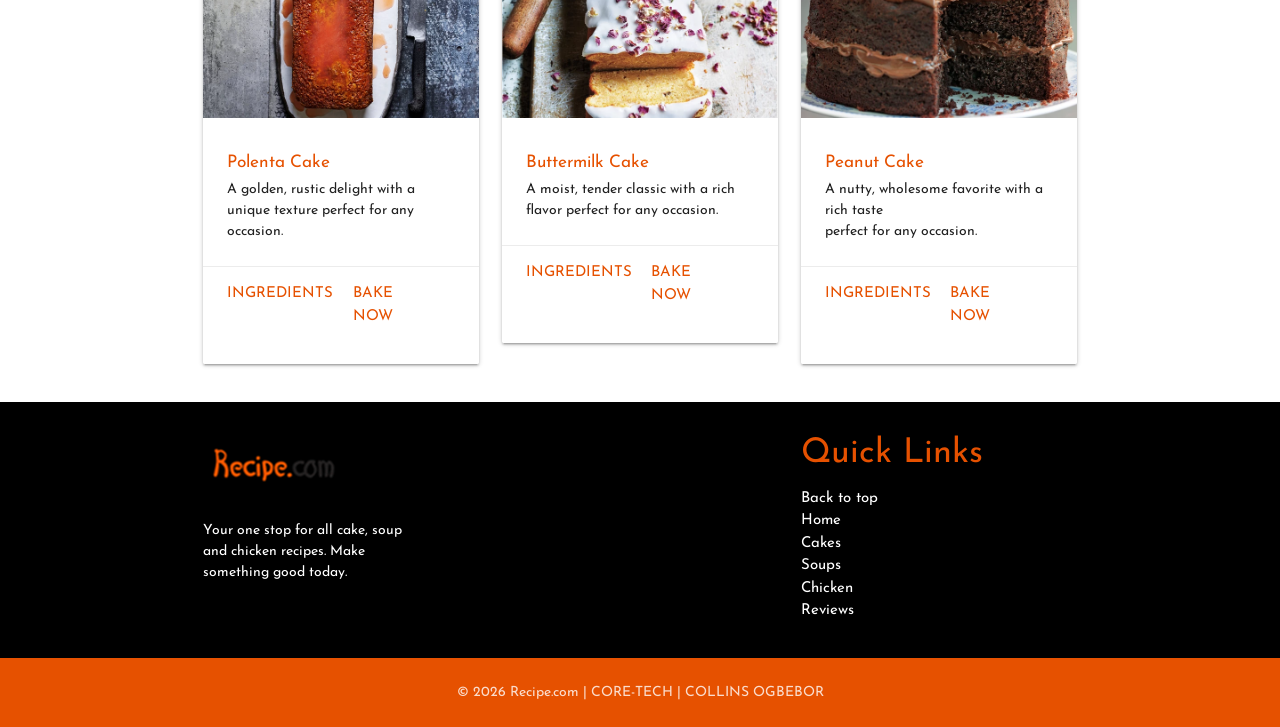
==== commit bd54387d: "Font added to all pages" ====
--- a/cakes.html
+++ b/cakes.html
@@ -6,17 +6,13 @@
     <link rel="stylesheet" href="css/materialize.css">
     <link rel="stylesheet" href="css/styles.css">
     <link href="https://fonts.googleapis.com/icon?family=Material+Icons" rel="stylesheet">
+    <link rel="preconnect" href="https://fonts.googleapis.com">
+    <link rel="preconnect" href="https://fonts.gstatic.com" crossorigin>
+    <link href="https://fonts.googleapis.com/css2?family=Josefin+Sans:ital,wght@0,100..700;1,100..700&display=swap" rel="stylesheet">
     <link rel="shortcut icon" href="img/rcon.png" type="image/x-icon">
     <title>Cakes</title>
     <style>
-        @font-face {
-            font-family: 'JosefinSans-Regular';
-            src: url('/fonts/static/JosefinSans-Regular.ttf');
-        }
-
-        *{
-            font-family: 'JosefinSans-Regular';
-        }
+        *{font-family: "Josefin Sans", sans-serif;}
 
         p{
             font-size: 14px;
